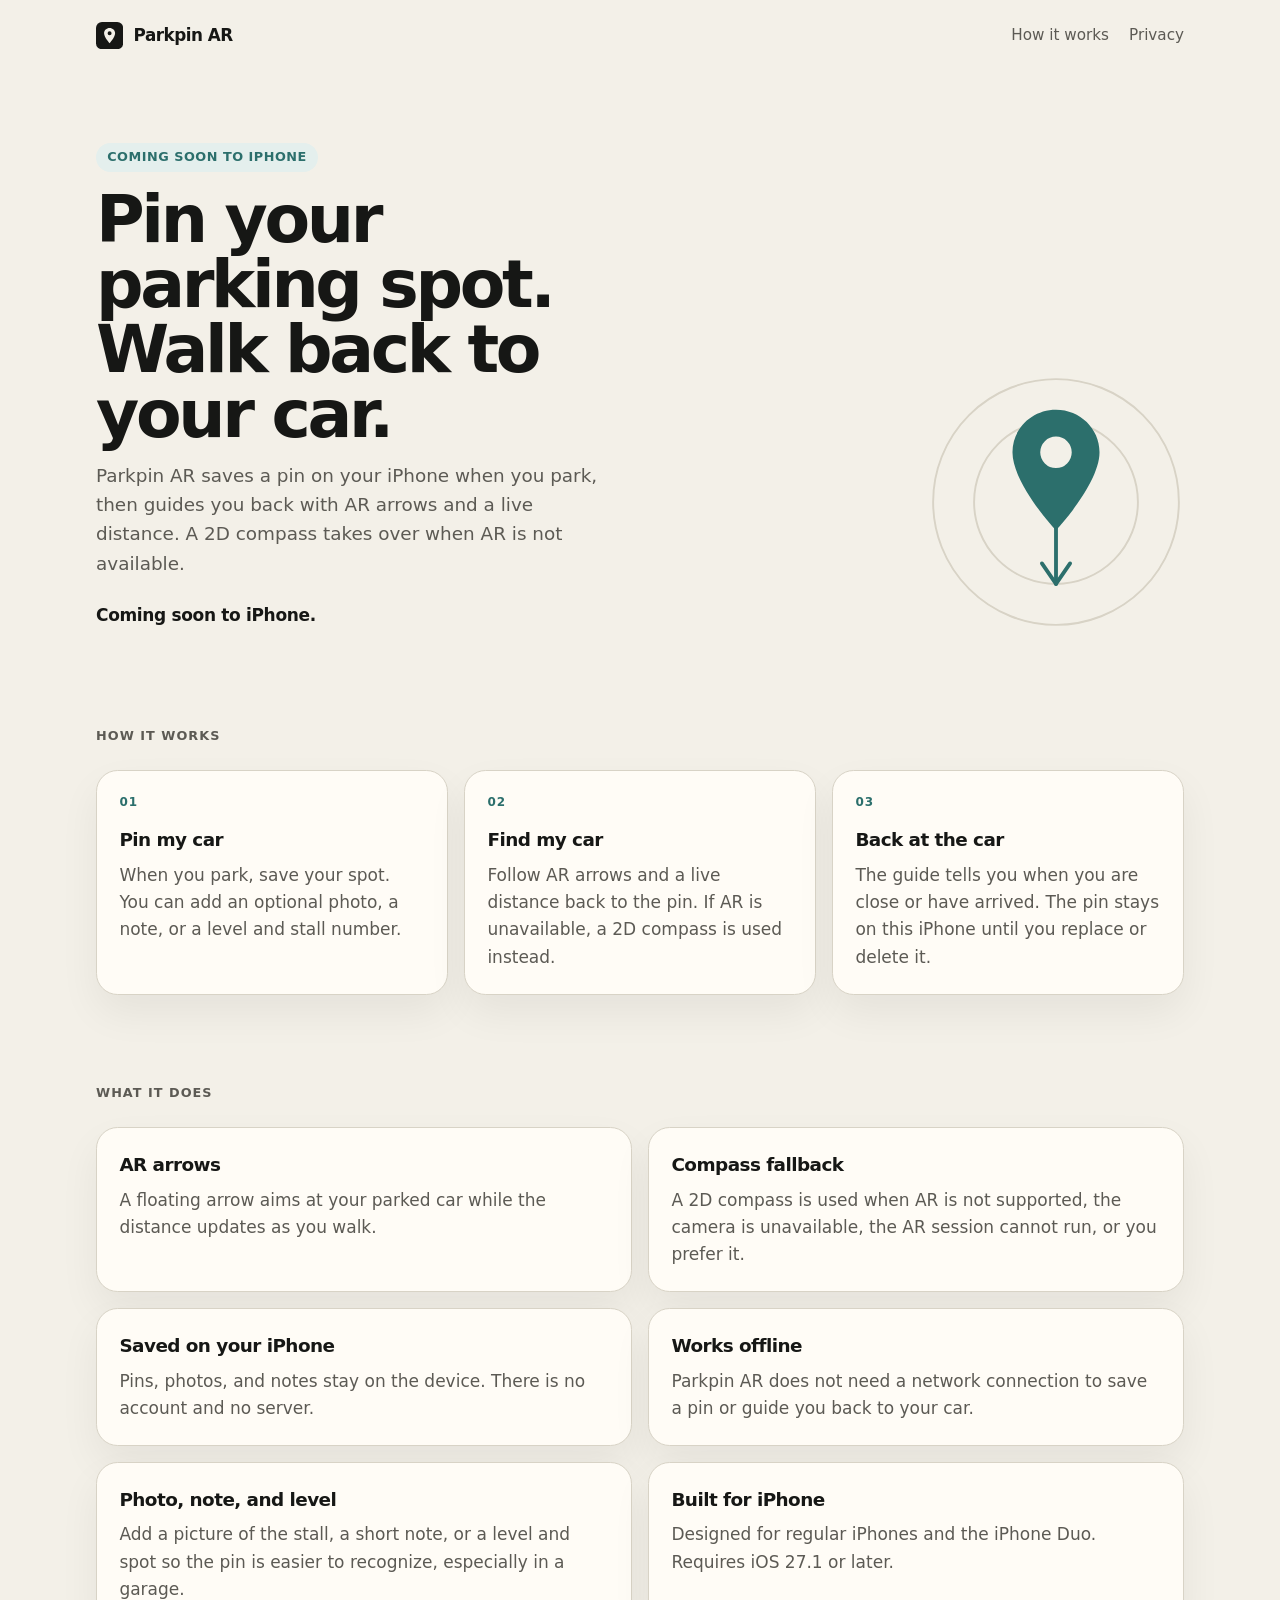
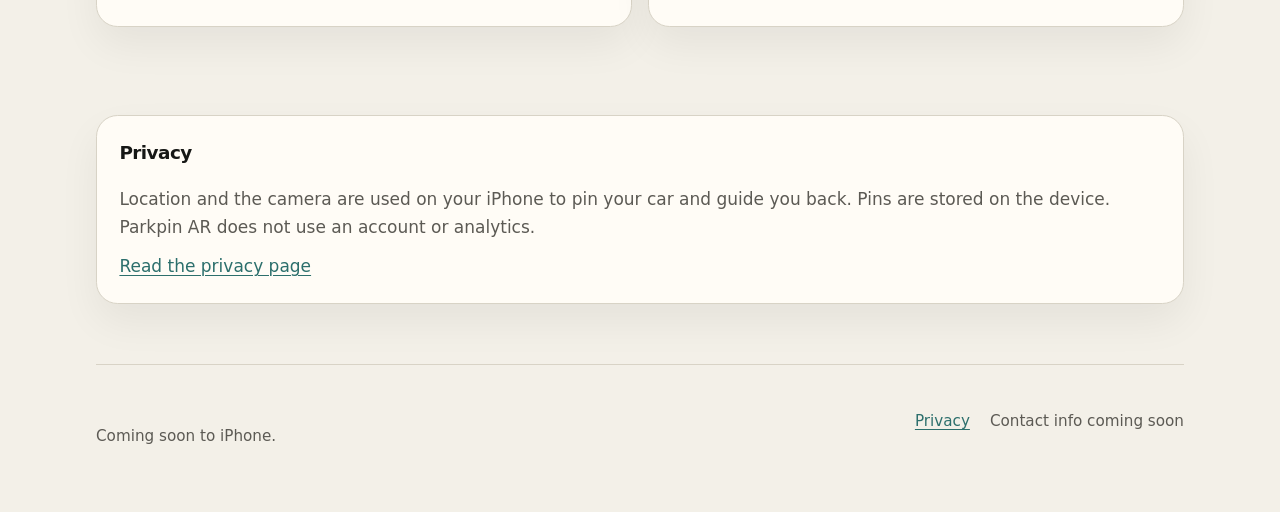
==== index.html @ 18c32d54 "Add Parkpin AR outline website. Co-authored-by: Erd <erdunn706@gmail.com>" ====
<!DOCTYPE html>
<html lang="en">
<head>
  <meta charset="utf-8">
  <meta name="viewport" content="width=device-width, initial-scale=1">
  <meta name="description" content="Parkpin AR pins your parking spot on your iPhone and guides you back with AR arrows and live distance. Coming soon to iPhone.">
  <meta name="theme-color" content="#f3f0e8" media="(prefers-color-scheme: light)">
  <meta name="theme-color" content="#101211" media="(prefers-color-scheme: dark)">
  <title>Parkpin AR</title>
  <link rel="icon" href="favicon.svg" type="image/svg+xml">
  <link rel="stylesheet" href="styles.css">
</head>
<body>
  <header class="site-header">
    <a class="wordmark" href="index.html">
      <svg class="mark" viewBox="0 0 64 64" aria-hidden="true">
        <rect width="64" height="64" rx="14" fill="currentColor"/>
        <path d="M32 14c-7.2 0-13 5.6-13 12.7 0 9.4 13 23.3 13 23.3s13-13.9 13-23.3C45 19.6 39.2 14 32 14zm0 17.4a4.7 4.7 0 1 1 0-9.4 4.7 4.7 0 0 1 0 9.4z" fill="var(--bg)"/>
      </svg>
      Parkpin AR
    </a>
    <nav class="nav" aria-label="Primary">
      <a href="#how">How it works</a>
      <a href="privacy.html">Privacy</a>
    </nav>
  </header>

  <main>
    <section class="hero wrap">
      <div class="hero-copy">
        <p class="eyebrow">Coming soon to iPhone</p>
        <h1>Pin your parking spot. Walk back to your car.</h1>
        <p class="lede">Parkpin AR saves a pin on your iPhone when you park, then guides you back with AR arrows and a live distance. A 2D compass takes over when AR is not available.</p>
        <p class="soon">Coming soon to iPhone.</p>
      </div>
      <div class="hero-art" aria-hidden="true">
        <svg viewBox="0 0 200 200" fill="none">
          <circle cx="100" cy="100" r="96" stroke="var(--line)" stroke-width="1.5"/>
          <circle cx="100" cy="100" r="64" stroke="var(--line)" stroke-width="1.5"/>
          <path d="M100 28c-18.8 0-34 14.7-34 33.2 0 24.6 34 61 34 61s34-36.4 34-61C134 42.7 118.8 28 100 28zm0 45.5a12.3 12.3 0 1 1 0-24.6 12.3 12.3 0 0 1 0 24.6z" fill="var(--accent)"/>
          <path d="M100 118v46" stroke="var(--accent)" stroke-width="3" stroke-linecap="round"/>
          <path d="M100 164l-11-16M100 164l11-16" stroke="var(--accent)" stroke-width="3" stroke-linecap="round" stroke-linejoin="round"/>
        </svg>
      </div>
    </section>

    <section class="wrap" id="how">
      <h2 class="section-title">How it works</h2>
      <ol class="steps">
        <li class="step">
          <span class="n">01</span>
          <h2>Pin my car</h2>
          <p>When you park, save your spot. You can add an optional photo, a note, or a level and stall number.</p>
        </li>
        <li class="step">
          <span class="n">02</span>
          <h2>Find my car</h2>
          <p>Follow AR arrows and a live distance back to the pin. If AR is unavailable, a 2D compass is used instead.</p>
        </li>
        <li class="step">
          <span class="n">03</span>
          <h2>Back at the car</h2>
          <p>The guide tells you when you are close or have arrived. The pin stays on this iPhone until you replace or delete it.</p>
        </li>
      </ol>
    </section>

    <section class="wrap" id="features">
      <h2 class="section-title">What it does</h2>
      <div class="features">
        <article class="feature">
          <h2>AR arrows</h2>
          <p>A floating arrow aims at your parked car while the distance updates as you walk.</p>
        </article>
        <article class="feature">
          <h2>Compass fallback</h2>
          <p>A 2D compass is used when AR is not supported, the camera is unavailable, the AR session cannot run, or you prefer it.</p>
        </article>
        <article class="feature">
          <h2>Saved on your iPhone</h2>
          <p>Pins, photos, and notes stay on the device. There is no account and no server.</p>
        </article>
        <article class="feature">
          <h2>Works offline</h2>
          <p>Parkpin AR does not need a network connection to save a pin or guide you back to your car.</p>
        </article>
        <article class="feature">
          <h2>Photo, note, and level</h2>
          <p>Add a picture of the stall, a short note, or a level and spot so the pin is easier to recognize, especially in a garage.</p>
        </article>
        <article class="feature">
          <h2>Built for iPhone</h2>
          <p>Designed for regular iPhones and the iPhone Duo. Requires iOS 27.1 or later.</p>
        </article>
      </div>
    </section>

    <section class="wrap">
      <div class="privacy-preview">
        <h2>Privacy</h2>
        <p>Location and the camera are used on your iPhone to pin your car and guide you back. Pins are stored on the device. Parkpin AR does not use an account or analytics.</p>
        <p><a href="privacy.html">Read the privacy page</a></p>
      </div>
    </section>
  </main>

  <footer class="site-footer">
    <p>Coming soon to iPhone.</p>
    <div class="footer-links">
      <a href="privacy.html">Privacy</a>
      <span>Contact info coming soon</span>
    </div>
  </footer>
</body>
</html>
---- styles.css ----
:root {
  color-scheme: light dark;
  --bg: #f3f0e8;
  --bg-elevated: #fffcf6;
  --ink: #161715;
  --muted: #5c5a54;
  --line: #d8d3c6;
  --accent: #2c6f6c;
  --accent-soft: #e4efed;
  --accent-ink: #f7fffe;
  --shadow: 0 18px 40px rgba(22, 23, 21, 0.06);
  --radius: 1.35rem;
  --max: 42rem;
  --font: ui-sans-serif, system-ui, -apple-system, BlinkMacSystemFont, "Segoe UI", sans-serif;
}

@media (prefers-color-scheme: dark) {
  :root {
    --bg: #101211;
    --bg-elevated: #1a1d1c;
    --ink: #eeebe4;
    --muted: #a9a69d;
    --line: #2c312f;
    --accent: #79c4bf;
    --accent-soft: #1c2a29;
    --accent-ink: #0c1211;
    --shadow: 0 18px 40px rgba(0, 0, 0, 0.35);
  }
}

* {
  box-sizing: border-box;
}

html {
  scroll-behavior: smooth;
}

body {
  margin: 0;
  font-family: var(--font);
  background: var(--bg);
  color: var(--ink);
  line-height: 1.6;
  font-size: 1.0625rem;
  -webkit-font-smoothing: antialiased;
  text-rendering: optimizeLegibility;
}

a {
  color: var(--accent);
  text-decoration-thickness: 1px;
  text-underline-offset: 0.18em;
}

a:hover {
  text-decoration-thickness: 2px;
}

:focus-visible {
  outline: 2px solid var(--accent);
  outline-offset: 3px;
}

.wrap {
  width: min(calc(100% - 2.5rem), 68rem);
  margin-inline: auto;
}

.site-header,
.site-footer {
  width: min(calc(100% - 2.5rem), 68rem);
  margin-inline: auto;
}

.site-header {
  display: flex;
  align-items: center;
  justify-content: space-between;
  gap: 1rem;
  padding: 1.35rem 0;
}

.wordmark {
  display: inline-flex;
  align-items: center;
  gap: 0.65rem;
  color: inherit;
  text-decoration: none;
  font-weight: 650;
  letter-spacing: -0.03em;
  font-size: 1.05rem;
}

.wordmark:hover {
  text-decoration: none;
  color: var(--accent);
}

.mark {
  width: 1.7rem;
  height: 1.7rem;
  flex: 0 0 auto;
}

.nav {
  display: flex;
  gap: 1.25rem;
  font-size: 0.95rem;
}

.nav a {
  color: var(--muted);
  text-decoration: none;
}

.nav a:hover,
.nav a[aria-current="page"] {
  color: var(--ink);
  text-decoration: underline;
}

.hero {
  padding: 4.5rem 0 3.25rem;
  display: grid;
  grid-template-columns: auto 1fr;
  gap: 2.5rem;
  align-items: end;
}

.hero-copy {
  max-width: 34rem;
}

.eyebrow {
  display: inline-block;
  margin: 0 0 0.9rem;
  padding: 0.28rem 0.7rem;
  border-radius: 999px;
  background: var(--accent-soft);
  color: var(--accent);
  font-size: 0.8rem;
  font-weight: 600;
  letter-spacing: 0.04em;
  text-transform: uppercase;
}

h1 {
  margin: 0 0 0.85rem;
  font-size: clamp(2.4rem, 6vw, 4.15rem);
  line-height: 0.98;
  letter-spacing: -0.05em;
  font-weight: 650;
}

.lede {
  margin: 0 0 1.5rem;
  color: var(--muted);
  font-size: 1.15rem;
  max-width: 32rem;
}

.soon {
  display: inline-block;
  margin: 0;
  font-weight: 600;
  letter-spacing: -0.02em;
}

.hero-art {
  justify-self: end;
  width: min(100%, 16rem);
}

.hero-art svg,
.mark {
  display: block;
}

section {
  padding: 2.75rem 0;
}

.section-title {
  margin: 0 0 1.5rem;
  font-size: 0.8rem;
  font-weight: 650;
  letter-spacing: 0.08em;
  text-transform: uppercase;
  color: var(--muted);
}

.steps {
  list-style: none;
  margin: 0;
  padding: 0;
  display: grid;
  gap: 1rem;
  grid-template-columns: repeat(3, 1fr);
}

.step,
.feature,
.privacy-preview,
.prose {
  background: var(--bg-elevated);
  border: 1px solid var(--line);
  border-radius: var(--radius);
  box-shadow: var(--shadow);
}

.step,
.feature,
.privacy-preview {
  padding: 1.35rem 1.4rem 1.45rem;
}

.step h2,
.feature h2,
.privacy-preview h2 {
  margin: 0 0 0.45rem;
  font-size: 1.15rem;
  letter-spacing: -0.03em;
}

.n {
  display: block;
  margin-bottom: 0.85rem;
  font-size: 0.75rem;
  font-weight: 650;
  letter-spacing: 0.08em;
  text-transform: uppercase;
  color: var(--accent);
}

.step p,
.feature p,
.privacy-preview p {
  margin: 0;
  color: var(--muted);
}

.features {
  display: grid;
  grid-template-columns: repeat(2, 1fr);
  gap: 1rem;
}

.privacy-preview {
  display: grid;
  gap: 0.75rem;
}

.site-footer {
  display: flex;
  flex-wrap: wrap;
  gap: 0.75rem 1.5rem;
  justify-content: space-between;
  padding: 2.75rem 0 3rem;
  color: var(--muted);
  font-size: 0.95rem;
  border-top: 1px solid var(--line);
  margin-top: 1rem;
}

.footer-links {
  display: flex;
  flex-wrap: wrap;
  gap: 0.85rem 1.25rem;
}

.page {
  padding: 2.5rem 0 4rem;
  max-width: var(--max);
}

.page h1 {
  font-size: clamp(2rem, 5vw, 3rem);
  margin-bottom: 0.4rem;
}

.updated {
  margin: 0 0 2rem;
  color: var(--muted);
  font-size: 0.95rem;
}

.prose {
  padding: 1.6rem 1.5rem 1.75rem;
}

.prose h2 {
  margin: 1.6rem 0 0.5rem;
  font-size: 1.15rem;
  letter-spacing: -0.03em;
}

.prose h2:first-child {
  margin-top: 0;
}

.prose p,
.prose ul {
  margin: 0 0 0.9rem;
  color: var(--muted);
}

.prose ul {
  padding-left: 1.15rem;
}

.prose p:last-child,
.prose ul:last-child {
  margin-bottom: 0;
}

@media (max-width: 800px) {
  .hero {
    grid-template-columns: 1fr;
    padding-top: 2.5rem;
    gap: 1.75rem;
  }

  .hero-art {
    justify-self: start;
    width: 10.5rem;
    order: -1;
  }

  .steps,
  .features {
    grid-template-columns: 1fr;
  }
}

@media (max-width: 520px) {
  .wrap,
  .site-header,
  .site-footer {
    width: min(calc(100% - 1.75rem), 68rem);
  }

  body {
    font-size: 1rem;
  }

  .site-header {
    padding: 1.1rem 0;
  }
}

@media (prefers-reduced-motion: reduce) {
  html {
    scroll-behavior: auto;
  }
}
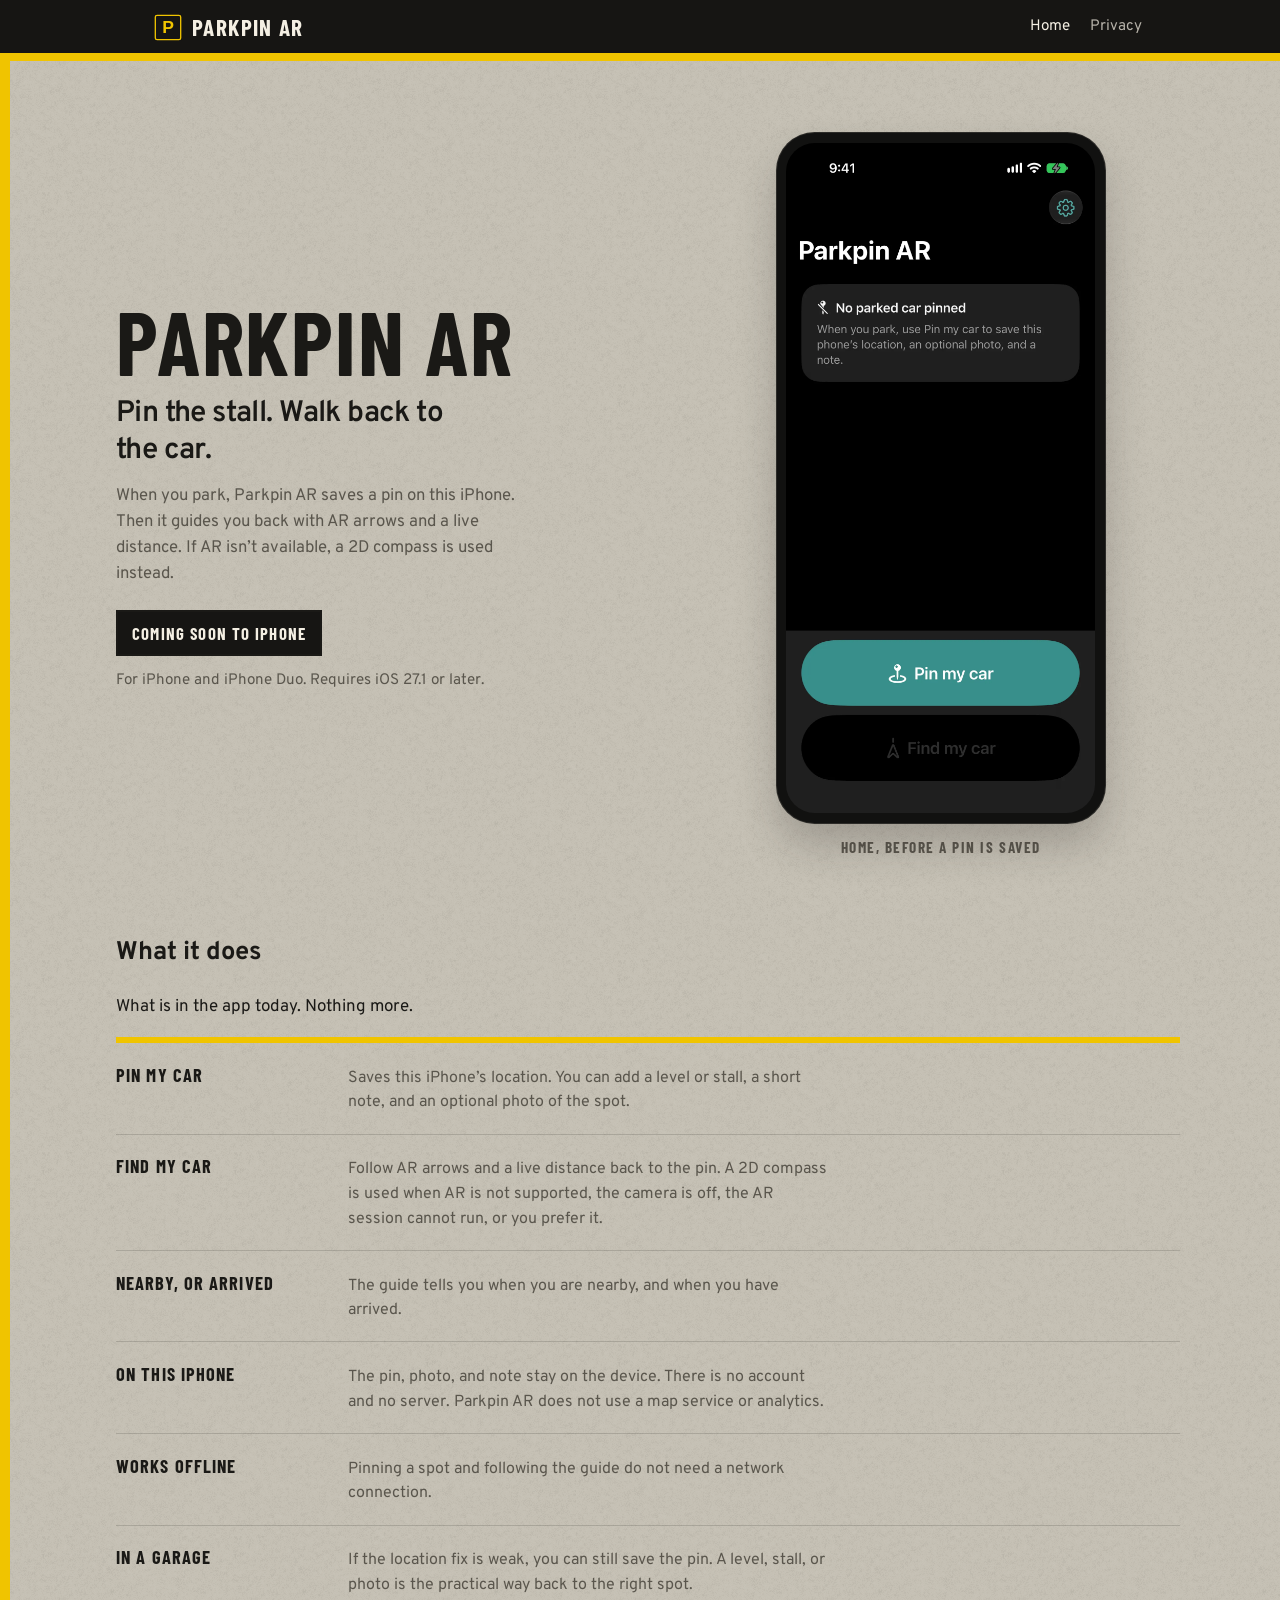
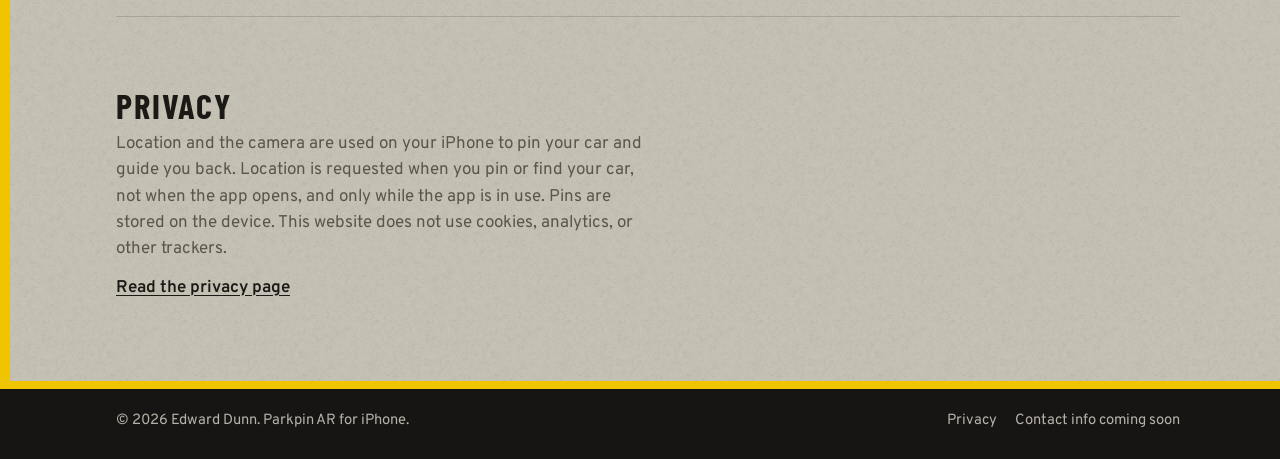
==== commit d8be9b28: "Redesign the Parkpin AR website. Co-authored-by: Erd <erdunn706@gmail.com>" ====
--- a/index.html
+++ b/index.html
@@ -3,112 +3,120 @@
 <head>
   <meta charset="utf-8">
   <meta name="viewport" content="width=device-width, initial-scale=1">
-  <meta name="description" content="Parkpin AR pins your parking spot on your iPhone and guides you back with AR arrows and live distance. Coming soon to iPhone.">
-  <meta name="theme-color" content="#f3f0e8" media="(prefers-color-scheme: light)">
-  <meta name="theme-color" content="#101211" media="(prefers-color-scheme: dark)">
-  <title>Parkpin AR</title>
-  <link rel="icon" href="favicon.svg" type="image/svg+xml">
-  <link rel="stylesheet" href="styles.css">
+  <title>Parkpin AR — pin your parking spot, then walk back to the car</title>
+  <meta name="description" content="Parkpin AR saves a pin on your iPhone when you park, then guides you back with AR arrows and a live distance. A 2D compass is used when AR is not available. Coming soon to iPhone.">
+  <meta name="theme-color" content="#c5c0b4" media="(prefers-color-scheme: light)">
+  <meta name="theme-color" content="#2b2925" media="(prefers-color-scheme: dark)">
+
+  <meta property="og:type" content="website">
+  <meta property="og:site_name" content="Parkpin AR">
+  <meta property="og:locale" content="en_US">
+  <meta property="og:title" content="Parkpin AR — pin your parking spot, then walk back to the car">
+  <meta property="og:description" content="Save a pin when you park, then follow AR arrows and a live distance back to the car. Coming soon to iPhone.">
+  <meta property="og:image" content="assets/favicon.svg">
+  <meta property="og:image:alt" content="Parkpin AR mark">
+
+  <meta name="twitter:card" content="summary">
+  <meta name="twitter:title" content="Parkpin AR — pin your parking spot, then walk back to the car">
+  <meta name="twitter:description" content="Save a pin when you park, then follow AR arrows and a live distance back to the car. Coming soon to iPhone.">
+  <meta name="twitter:image" content="assets/favicon.svg">
+
+  <link rel="icon" href="assets/favicon.svg" type="image/svg+xml">
+  <link rel="apple-touch-icon" href="assets/favicon.svg">
+  <link rel="stylesheet" href="assets/styles.css">
 </head>
 <body>
+  <a class="skip" href="#main">Skip to content</a>
+
   <header class="site-header">
-    <a class="wordmark" href="index.html">
-      <svg class="mark" viewBox="0 0 64 64" aria-hidden="true">
-        <rect width="64" height="64" rx="14" fill="currentColor"/>
-        <path d="M32 14c-7.2 0-13 5.6-13 12.7 0 9.4 13 23.3 13 23.3s13-13.9 13-23.3C45 19.6 39.2 14 32 14zm0 17.4a4.7 4.7 0 1 1 0-9.4 4.7 4.7 0 0 1 0 9.4z" fill="var(--bg)"/>
-      </svg>
-      Parkpin AR
-    </a>
     <nav class="nav" aria-label="Primary">
-      <a href="#how">How it works</a>
-      <a href="privacy.html">Privacy</a>
+      <a class="brand" href="./" aria-current="page">
+        <img class="brand-mark" src="assets/favicon.svg" width="28" height="28" alt="">
+        <span>Parkpin AR</span>
+      </a>
+      <ul class="nav-links">
+        <li><a href="./" aria-current="page">Home</a></li>
+        <li><a href="privacy.html">Privacy</a></li>
+      </ul>
     </nav>
   </header>
 
-  <main>
-    <section class="hero wrap">
-      <div class="hero-copy">
-        <p class="eyebrow">Coming soon to iPhone</p>
-        <h1>Pin your parking spot. Walk back to your car.</h1>
-        <p class="lede">Parkpin AR saves a pin on your iPhone when you park, then guides you back with AR arrows and a live distance. A 2D compass takes over when AR is not available.</p>
-        <p class="soon">Coming soon to iPhone.</p>
-      </div>
-      <div class="hero-art" aria-hidden="true">
-        <svg viewBox="0 0 200 200" fill="none">
-          <circle cx="100" cy="100" r="96" stroke="var(--line)" stroke-width="1.5"/>
-          <circle cx="100" cy="100" r="64" stroke="var(--line)" stroke-width="1.5"/>
-          <path d="M100 28c-18.8 0-34 14.7-34 33.2 0 24.6 34 61 34 61s34-36.4 34-61C134 42.7 118.8 28 100 28zm0 45.5a12.3 12.3 0 1 1 0-24.6 12.3 12.3 0 0 1 0 24.6z" fill="var(--accent)"/>
-          <path d="M100 118v46" stroke="var(--accent)" stroke-width="3" stroke-linecap="round"/>
-          <path d="M100 164l-11-16M100 164l11-16" stroke="var(--accent)" stroke-width="3" stroke-linecap="round" stroke-linejoin="round"/>
-        </svg>
+  <main id="main">
+    <section class="hero">
+      <div class="wrap hero-inner">
+        <div class="hero-copy">
+          <p class="wordmark">Parkpin AR</p>
+          <h1>Pin the stall. Walk back to the car.</h1>
+          <p class="lede">When you park, Parkpin AR saves a pin on this iPhone. Then it guides you back with AR arrows and a live distance. If AR isn’t available, a 2D compass is used instead.</p>
+          <div class="hero-cta">
+            <p class="soon">Coming soon to iPhone</p>
+            <p class="device-note">For iPhone and iPhone Duo. Requires iOS 27.1 or later.</p>
+          </div>
+        </div>
+
+        <figure class="hero-figure phone">
+          <div class="phone-frame">
+            <picture>
+              <source type="image/webp" srcset="assets/screens/home-empty.webp">
+              <img src="assets/screens/home-empty.png" width="402" height="874" alt="Parkpin AR home screen. The title reads Parkpin AR. A card says no parked car is pinned. Pin my car is available; Find my car is unavailable.">
+            </picture>
+          </div>
+          <figcaption class="caption">Home, before a pin is saved</figcaption>
+        </figure>
       </div>
     </section>
 
-    <section class="wrap" id="how">
-      <h2 class="section-title">How it works</h2>
-      <ol class="steps">
-        <li class="step">
-          <span class="n">01</span>
-          <h2>Pin my car</h2>
-          <p>When you park, save your spot. You can add an optional photo, a note, or a level and stall number.</p>
-        </li>
-        <li class="step">
-          <span class="n">02</span>
-          <h2>Find my car</h2>
-          <p>Follow AR arrows and a live distance back to the pin. If AR is unavailable, a 2D compass is used instead.</p>
-        </li>
-        <li class="step">
-          <span class="n">03</span>
-          <h2>Back at the car</h2>
-          <p>The guide tells you when you are close or have arrived. The pin stays on this iPhone until you replace or delete it.</p>
-        </li>
-      </ol>
-    </section>
-
-    <section class="wrap" id="features">
-      <h2 class="section-title">What it does</h2>
-      <div class="features">
-        <article class="feature">
-          <h2>AR arrows</h2>
-          <p>A floating arrow aims at your parked car while the distance updates as you walk.</p>
-        </article>
-        <article class="feature">
-          <h2>Compass fallback</h2>
-          <p>A 2D compass is used when AR is not supported, the camera is unavailable, the AR session cannot run, or you prefer it.</p>
-        </article>
-        <article class="feature">
-          <h2>Saved on your iPhone</h2>
-          <p>Pins, photos, and notes stay on the device. There is no account and no server.</p>
-        </article>
-        <article class="feature">
-          <h2>Works offline</h2>
-          <p>Parkpin AR does not need a network connection to save a pin or guide you back to your car.</p>
-        </article>
-        <article class="feature">
-          <h2>Photo, note, and level</h2>
-          <p>Add a picture of the stall, a short note, or a level and spot so the pin is easier to recognize, especially in a garage.</p>
-        </article>
-        <article class="feature">
-          <h2>Built for iPhone</h2>
-          <p>Designed for regular iPhones and the iPhone Duo. Requires iOS 27.1 or later.</p>
-        </article>
+    <section class="features" id="features" aria-labelledby="features-title">
+      <div class="wrap">
+        <div class="features-head">
+          <h2 id="features-title">What it does</h2>
+          <p>What is in the app today. Nothing more.</p>
+        </div>
+        <ul class="feature-list">
+          <li>
+            <h3>Pin my car</h3>
+            <p>Saves this iPhone’s location. You can add a level or stall, a short note, and an optional photo of the spot.</p>
+          </li>
+          <li>
+            <h3>Find my car</h3>
+            <p>Follow AR arrows and a live distance back to the pin. A 2D compass is used when AR is not supported, the camera is off, the AR session cannot run, or you prefer it.</p>
+          </li>
+          <li>
+            <h3>Nearby, or arrived</h3>
+            <p>The guide tells you when you are nearby, and when you have arrived.</p>
+          </li>
+          <li>
+            <h3>On this iPhone</h3>
+            <p>The pin, photo, and note stay on the device. There is no account and no server. Parkpin AR does not use a map service or analytics.</p>
+          </li>
+          <li>
+            <h3>Works offline</h3>
+            <p>Pinning a spot and following the guide do not need a network connection.</p>
+          </li>
+          <li>
+            <h3>In a garage</h3>
+            <p>If the location fix is weak, you can still save the pin. A level, stall, or photo is the practical way back to the right spot.</p>
+          </li>
+        </ul>
       </div>
     </section>
 
-    <section class="wrap">
-      <div class="privacy-preview">
-        <h2>Privacy</h2>
-        <p>Location and the camera are used on your iPhone to pin your car and guide you back. Pins are stored on the device. Parkpin AR does not use an account or analytics.</p>
+    <section class="privacy-band" aria-labelledby="privacy-title">
+      <div class="wrap">
+        <h2 id="privacy-title">Privacy</h2>
+        <p>Location and the camera are used on your iPhone to pin your car and guide you back. Location is requested when you pin or find your car, not when the app opens, and only while the app is in use. Pins are stored on the device. This website does not use cookies, analytics, or other trackers.</p>
         <p><a href="privacy.html">Read the privacy page</a></p>
       </div>
     </section>
   </main>
 
   <footer class="site-footer">
-    <p>Coming soon to iPhone.</p>
-    <div class="footer-links">
-      <a href="privacy.html">Privacy</a>
-      <span>Contact info coming soon</span>
+    <div class="wrap footer-inner">
+      <p>© 2026 Edward Dunn. Parkpin AR for iPhone.</p>
+      <div class="footer-links">
+        <a href="privacy.html">Privacy</a>
+        <span>Contact info coming soon</span>
+      </div>
     </div>
   </footer>
 </body>
--- a/assets/styles.css
+++ b/assets/styles.css
@@ -0,0 +1,520 @@
+/* Parkpin AR — parking-garage signage, concrete, painted stall lines. */
+
+@font-face {
+  font-family: "Overpass";
+  src: url("fonts/overpass-400.woff2") format("woff2");
+  font-weight: 400;
+  font-style: normal;
+  font-display: swap;
+}
+
+@font-face {
+  font-family: "Overpass";
+  src: url("fonts/overpass-600.woff2") format("woff2");
+  font-weight: 600;
+  font-style: normal;
+  font-display: swap;
+}
+
+@font-face {
+  font-family: "Overpass";
+  src: url("fonts/overpass-700.woff2") format("woff2");
+  font-weight: 700;
+  font-style: normal;
+  font-display: swap;
+}
+
+@font-face {
+  font-family: "Barlow Condensed";
+  src: url("fonts/barlow-condensed-700.woff2") format("woff2");
+  font-weight: 700;
+  font-style: normal;
+  font-display: swap;
+}
+
+:root {
+  color-scheme: light dark;
+  --concrete: #c5c0b4;
+  --concrete-deep: #b7b2a6;
+  --ink: #1a1916;
+  --muted: #5a564d;
+  --line: rgba(26, 25, 22, 0.16);
+  --paint: #f0c400;
+  --paint-ink: #1a1916;
+  --sign: #161513;
+  --sign-ink: #f4efe3;
+  --panel: #d3cec3;
+  --max: 1080px;
+  --pad: clamp(1.2rem, 4vw, 2.4rem);
+  --font: "Overpass", "Avenir Next", "Segoe UI", Helvetica, Arial, sans-serif;
+  --display: "Barlow Condensed", "Avenir Next Condensed", "Arial Narrow", "Helvetica Neue", sans-serif;
+  --theme-color: #c5c0b4;
+}
+
+@media (prefers-color-scheme: dark) {
+  :root {
+    --concrete: #2b2925;
+    --concrete-deep: #23211e;
+    --ink: #f0ece3;
+    --muted: #b3ada0;
+    --line: rgba(240, 236, 227, 0.14);
+    --paint: #e2b400;
+    --paint-ink: #161513;
+    --sign: #0f0e0c;
+    --sign-ink: #f0ece3;
+    --panel: #35322c;
+    --theme-color: #2b2925;
+  }
+}
+
+*,
+*::before,
+*::after {
+  box-sizing: border-box;
+}
+
+html {
+  scroll-behavior: smooth;
+}
+
+@media (prefers-reduced-motion: reduce) {
+  html {
+    scroll-behavior: auto;
+  }
+
+  *,
+  *::before,
+  *::after {
+    animation: none !important;
+    transition: none !important;
+  }
+}
+
+body {
+  margin: 0;
+  color: var(--ink);
+  background-color: var(--concrete);
+  background-image: url("concrete.png");
+  background-repeat: repeat;
+  background-size: 192px 192px;
+  font: 17px/1.55 var(--font);
+  -webkit-font-smoothing: antialiased;
+  text-rendering: optimizeLegibility;
+  min-height: 100vh;
+}
+
+main {
+  background-image: linear-gradient(90deg, var(--paint) 0 10px, transparent 10px);
+  background-repeat: no-repeat;
+  background-size: 10px 100%;
+  background-position: 0 0;
+}
+
+img,
+svg {
+  max-width: 100%;
+  height: auto;
+  vertical-align: middle;
+}
+
+a {
+  color: var(--ink);
+  text-underline-offset: 0.16em;
+}
+
+a:hover {
+  color: var(--ink);
+}
+
+a:focus-visible {
+  outline: 2px solid var(--paint);
+  outline-offset: 3px;
+  border-radius: 2px;
+}
+
+.skip {
+  position: absolute;
+  left: -9999px;
+  top: 0;
+}
+
+.skip:focus {
+  left: var(--pad);
+  top: 0.75rem;
+  z-index: 100;
+  background: var(--sign);
+  color: var(--sign-ink);
+  padding: 0.5rem 0.75rem;
+  text-decoration: none;
+}
+
+.wrap {
+  width: min(100% - 2 * var(--pad), var(--max));
+  margin-inline: auto;
+  padding-left: 1rem;
+}
+
+/* Header — wall-mounted wayfinding sign */
+
+.site-header {
+  background: var(--sign);
+  color: var(--sign-ink);
+  border-bottom: 8px solid var(--paint);
+}
+
+.nav {
+  display: flex;
+  align-items: center;
+  justify-content: space-between;
+  gap: 1rem;
+  padding: 0.85rem 0 0.75rem;
+  width: min(100% - 2 * var(--pad), var(--max));
+  margin-inline: auto;
+  padding-left: calc(var(--pad) + 1rem);
+  padding-right: var(--pad);
+}
+
+.brand {
+  display: inline-flex;
+  align-items: center;
+  gap: 0.65rem;
+  color: var(--sign-ink);
+  text-decoration: none;
+  font-family: var(--display);
+  font-weight: 700;
+  font-size: 1.45rem;
+  letter-spacing: 0.06em;
+  text-transform: uppercase;
+  line-height: 1;
+}
+
+.brand:hover {
+  color: var(--sign-ink);
+}
+
+.brand-mark {
+  flex: none;
+  width: 1.7rem;
+  height: 1.7rem;
+}
+
+.nav-links {
+  display: flex;
+  gap: 1.25rem;
+  list-style: none;
+  margin: 0;
+  padding: 0;
+  font-size: 0.95rem;
+}
+
+.nav-links a {
+  color: rgba(244, 239, 227, 0.72);
+  text-decoration: none;
+}
+
+.nav-links a:hover,
+.nav-links a[aria-current="page"] {
+  color: var(--sign-ink);
+}
+
+/* Hero */
+
+.hero {
+  padding: clamp(2.5rem, 7vw, 4.5rem) 0 clamp(2rem, 5vw, 3.25rem);
+}
+
+.hero-inner {
+  display: grid;
+  gap: clamp(2rem, 5vw, 3.5rem);
+  align-items: center;
+}
+
+@media (min-width: 880px) {
+  .hero-inner {
+    grid-template-columns: 1.05fr 0.95fr;
+  }
+}
+
+
+.wordmark {
+  margin: 0 0 0.9rem;
+  font-family: var(--display);
+  font-size: clamp(3.2rem, 9vw, 5.6rem);
+  font-weight: 700;
+  letter-spacing: 0.02em;
+  line-height: 0.9;
+  text-transform: uppercase;
+}
+
+.hero h1 {
+  margin: 0 0 0.9rem;
+  font-family: var(--font);
+  font-size: clamp(1.45rem, 3vw, 1.85rem);
+  font-weight: 600;
+  letter-spacing: -0.02em;
+  line-height: 1.25;
+  max-width: 18ch;
+}
+
+.lede {
+  margin: 0 0 1.4rem;
+  color: var(--muted);
+  font-size: 1.05rem;
+  max-width: 38ch;
+}
+
+.hero-cta {
+  display: flex;
+  flex-wrap: wrap;
+  align-items: center;
+  gap: 0.85rem 1.15rem;
+}
+
+.soon {
+  display: inline-block;
+  margin: 0;
+  padding: 0.55rem 0.85rem 0.45rem;
+  border: 2px solid var(--ink);
+  background: var(--sign);
+  color: var(--sign-ink);
+  font-family: var(--display);
+  font-weight: 700;
+  font-size: 1.05rem;
+  letter-spacing: 0.08em;
+  text-transform: uppercase;
+}
+
+.device-note {
+  margin: 0;
+  color: var(--muted);
+  font-size: 0.95rem;
+}
+
+@media (prefers-color-scheme: dark) {
+  .soon {
+    background: var(--paint);
+    color: var(--paint-ink);
+    border-color: var(--paint);
+  }
+}
+
+/* Phone frames around real simulator screenshots */
+
+.hero-figure {
+  margin: 0;
+  justify-self: center;
+  width: min(100%, 20.5rem);
+}
+
+.phone {
+  margin: 0;
+}
+
+.phone-frame {
+  position: relative;
+  background: #111110;
+  border-radius: 2.35rem;
+  padding: 0.62rem;
+  box-shadow:
+    0 0 0 1px #2c2b28,
+    0 22px 40px rgba(26, 25, 22, 0.22);
+}
+
+.phone-frame img {
+  display: block;
+  width: 100%;
+  height: auto;
+  border-radius: 1.8rem;
+  background: #111;
+}
+
+.caption {
+  margin: 0.85rem 0 0;
+  font-family: var(--display);
+  font-weight: 700;
+  font-size: 0.95rem;
+  letter-spacing: 0.1em;
+  text-transform: uppercase;
+  color: var(--muted);
+  text-align: center;
+}
+
+
+/* Features — a painted list, not a card grid */
+
+.features {
+  padding: 0 0 clamp(3rem, 7vw, 4.5rem);
+}
+
+.feature-list {
+  list-style: none;
+  margin: 0;
+  padding: 0;
+  border-top: 6px solid var(--paint);
+}
+
+.feature-list li {
+  padding: 1.1rem 0 1.15rem;
+  border-bottom: 1px solid var(--line);
+  display: grid;
+  gap: 0.3rem 1.5rem;
+}
+
+@media (min-width: 720px) {
+  .feature-list li {
+    grid-template-columns: 13rem 1fr;
+    align-items: baseline;
+  }
+}
+
+.feature-list h3 {
+  margin: 0;
+  font-family: var(--display);
+  font-size: 1.15rem;
+  font-weight: 700;
+  letter-spacing: 0.06em;
+  text-transform: uppercase;
+}
+
+.feature-list p {
+  margin: 0;
+  color: var(--muted);
+  font-size: 1rem;
+  max-width: 48ch;
+}
+
+/* Privacy preview + interior pages */
+
+.privacy-band {
+  padding: 0 0 clamp(3rem, 7vw, 4.25rem);
+}
+
+.privacy-band h2 {
+  margin: 0 0 0.45rem;
+  font-family: var(--display);
+  font-size: clamp(1.7rem, 3.4vw, 2.15rem);
+  font-weight: 700;
+  letter-spacing: 0.06em;
+  text-transform: uppercase;
+  line-height: 1;
+}
+
+.privacy-band p {
+  margin: 0 0 0.75rem;
+  color: var(--muted);
+  max-width: 48ch;
+}
+
+.privacy-band a {
+  font-weight: 600;
+}
+
+.page {
+  padding: clamp(2.4rem, 6vw, 3.6rem) 0 clamp(3rem, 7vw, 4.5rem);
+}
+
+.page-narrow {
+  width: min(100% - 2 * var(--pad), 42rem);
+  margin-inline: auto;
+  padding-left: 1rem;
+}
+
+.page h1 {
+  margin: 0 0 0.4rem;
+  font-family: var(--display);
+  font-size: clamp(2.4rem, 6vw, 3.4rem);
+  font-weight: 700;
+  letter-spacing: 0.04em;
+  text-transform: uppercase;
+  line-height: 0.95;
+}
+
+.page h2 {
+  margin: 2rem 0 0.5rem;
+  font-family: var(--display);
+  font-size: 1.35rem;
+  font-weight: 700;
+  letter-spacing: 0.06em;
+  text-transform: uppercase;
+}
+
+.page .lede,
+.updated {
+  margin: 0 0 1.5rem;
+  color: var(--muted);
+}
+
+.page p {
+  margin: 0 0 0.9rem;
+}
+
+.page p:last-child {
+  margin-bottom: 0;
+}
+
+/* Footer — stall end line */
+
+.site-footer {
+  border-top: 8px solid var(--paint);
+  background: var(--sign);
+  color: rgba(244, 239, 227, 0.72);
+  font-size: 0.92rem;
+  padding: 1.35rem 0 1.6rem;
+}
+
+.footer-inner {
+  display: flex;
+  flex-wrap: wrap;
+  justify-content: space-between;
+  gap: 0.75rem 1.5rem;
+}
+
+.footer-inner p {
+  margin: 0;
+}
+
+.footer-links {
+  display: flex;
+  flex-wrap: wrap;
+  gap: 0.85rem 1.15rem;
+}
+
+.footer-links a {
+  color: rgba(244, 239, 227, 0.72);
+  text-decoration: none;
+}
+
+.footer-links a:hover {
+  color: var(--sign-ink);
+}
+
+@media (max-width: 640px) {
+  body {
+    font-size: 16px;
+  }
+
+  main {
+    background-size: 7px 100%;
+  }
+
+  .nav {
+    padding-left: calc(var(--pad) + 0.6rem);
+  }
+
+  .wrap,
+  .page-narrow {
+    padding-left: 0.6rem;
+  }
+
+  .nav-links {
+    gap: 0.85rem;
+  }
+
+  .wordmark {
+    font-size: clamp(2.6rem, 16vw, 4rem);
+  }
+
+  .hero-figure {
+    width: min(100%, 16.5rem);
+  }
+}
